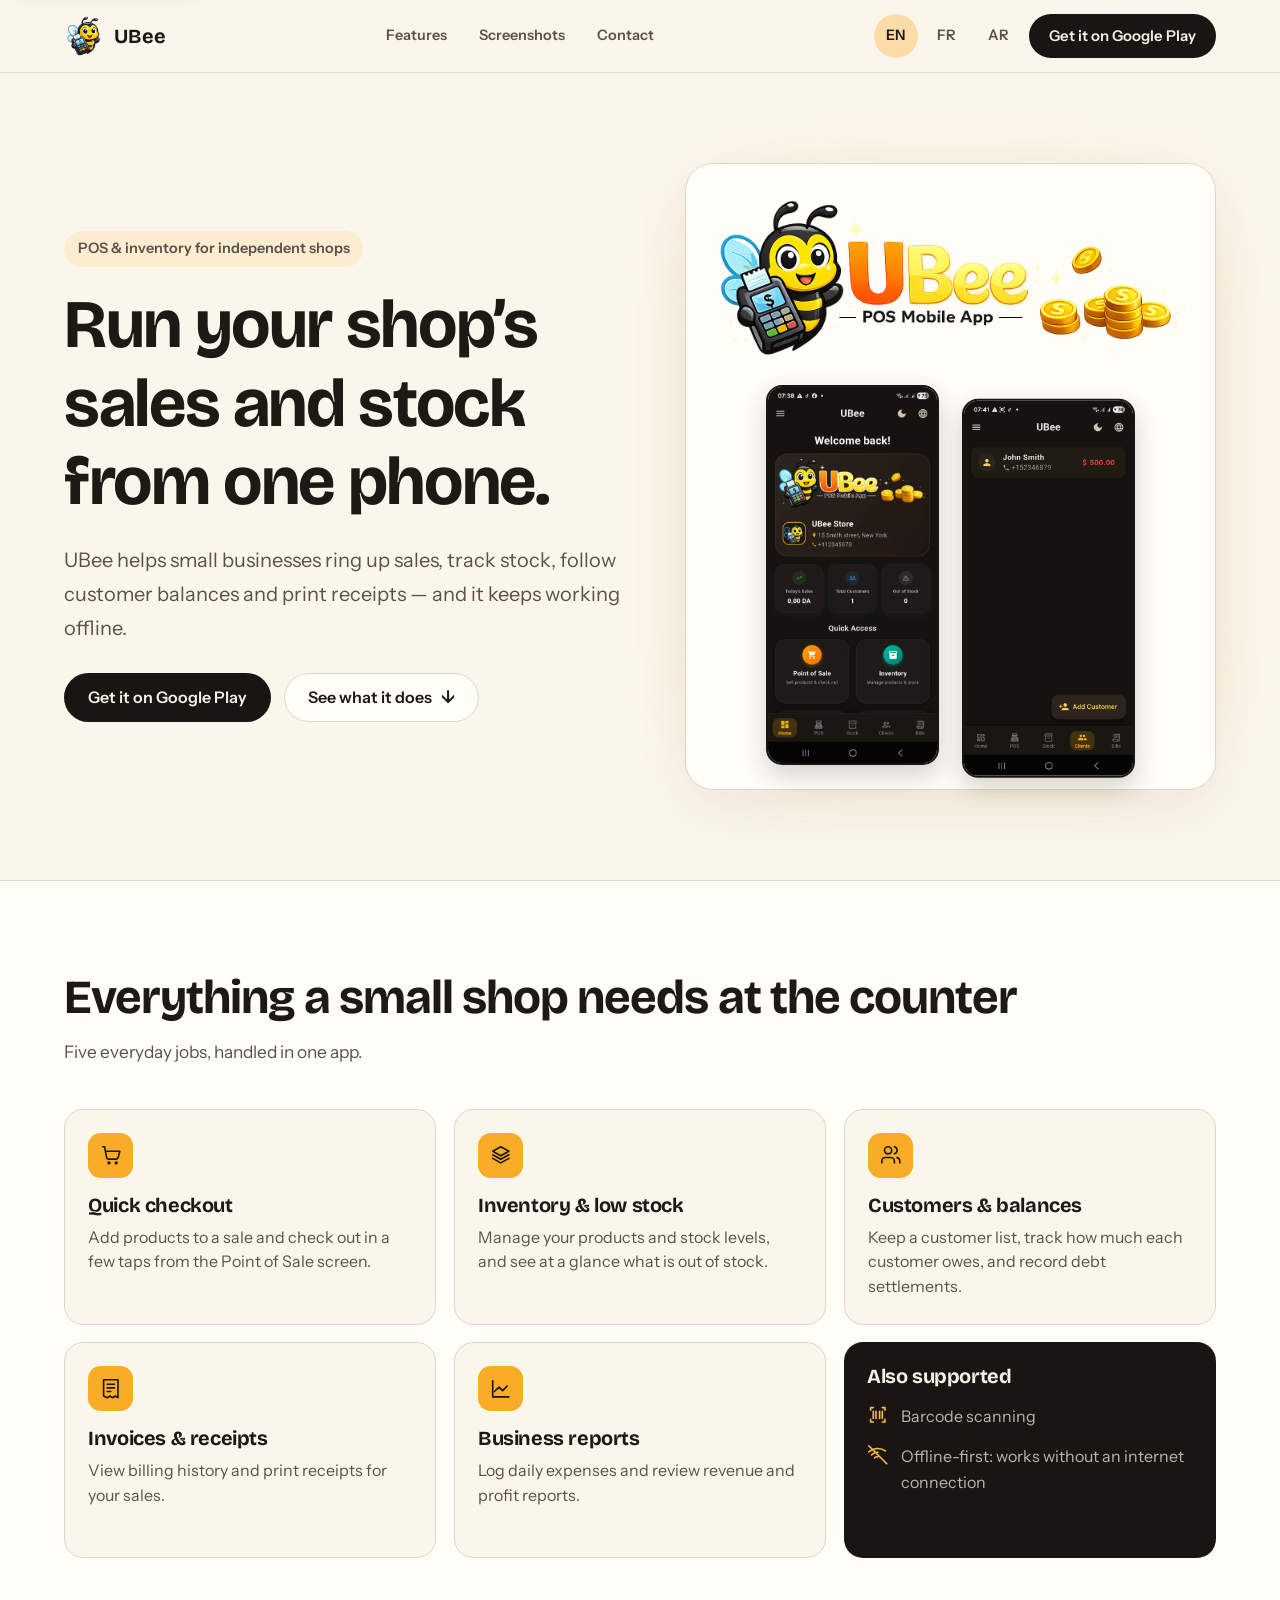
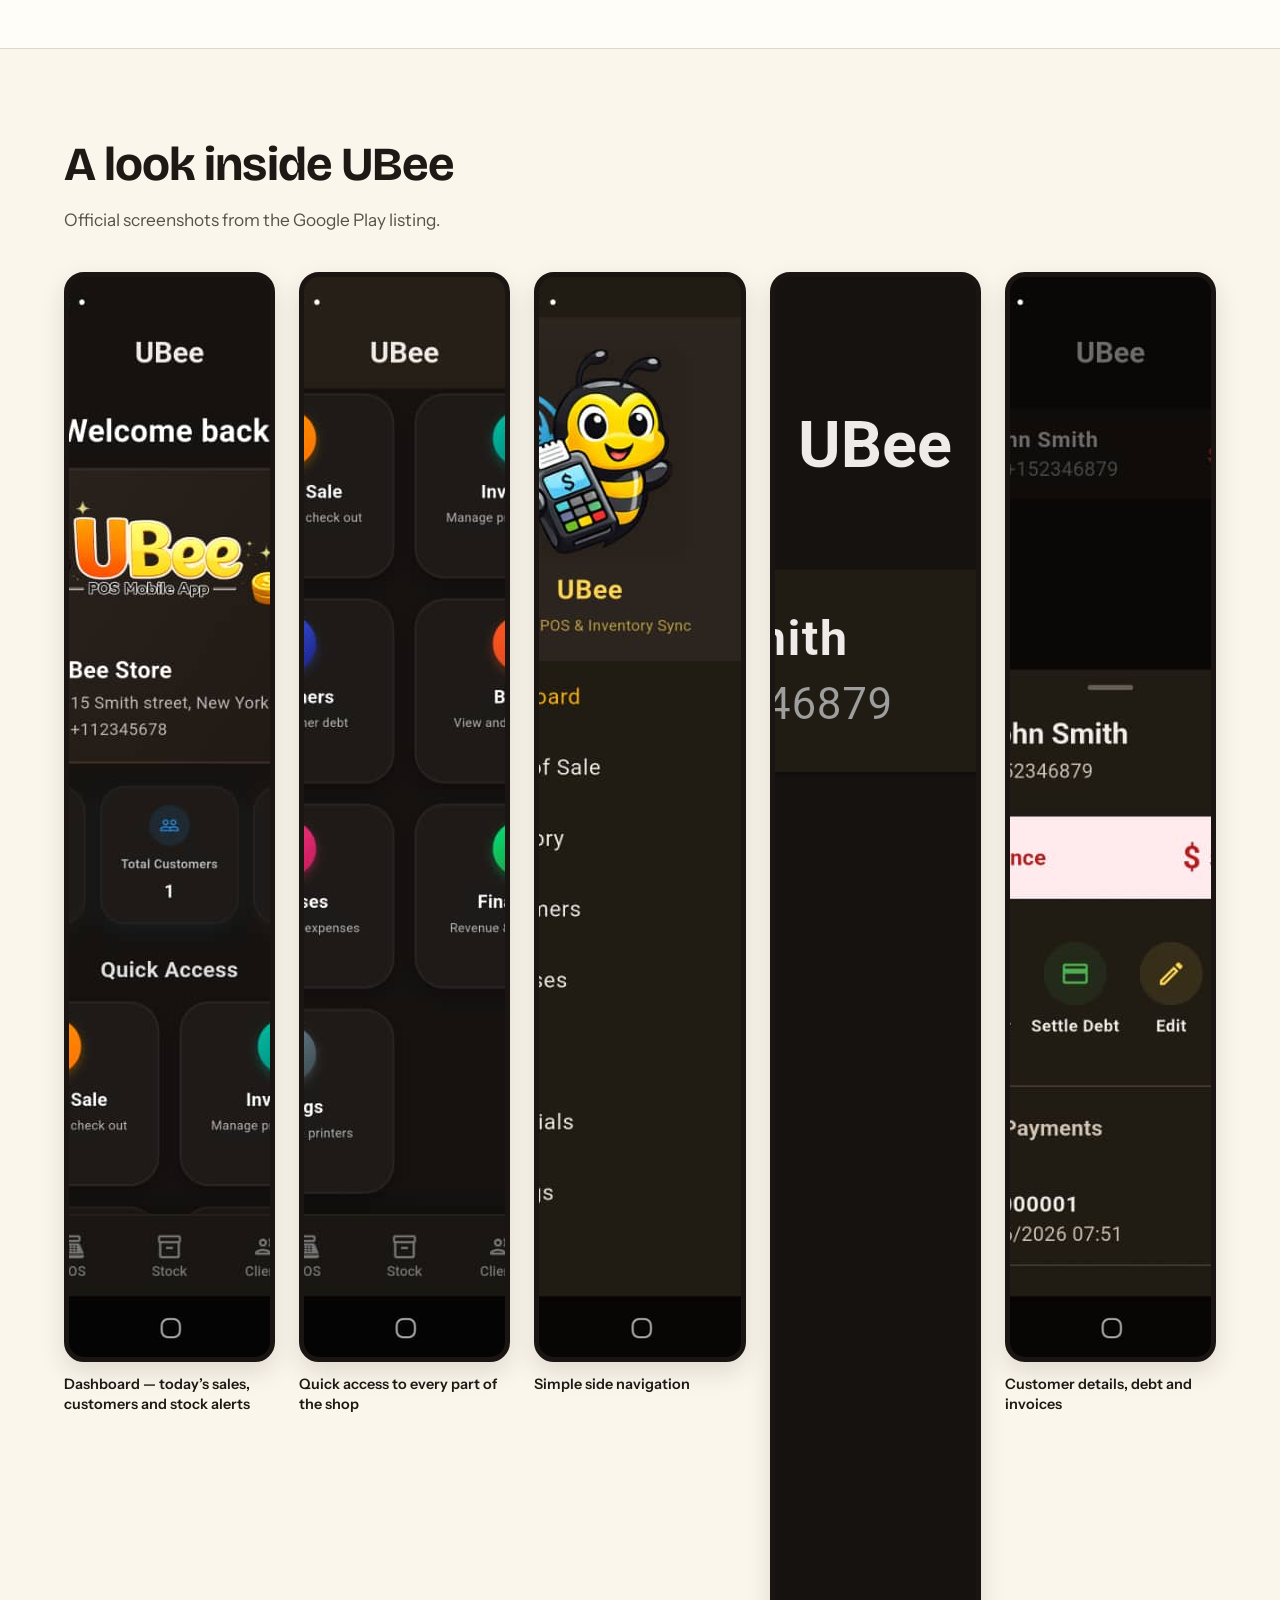
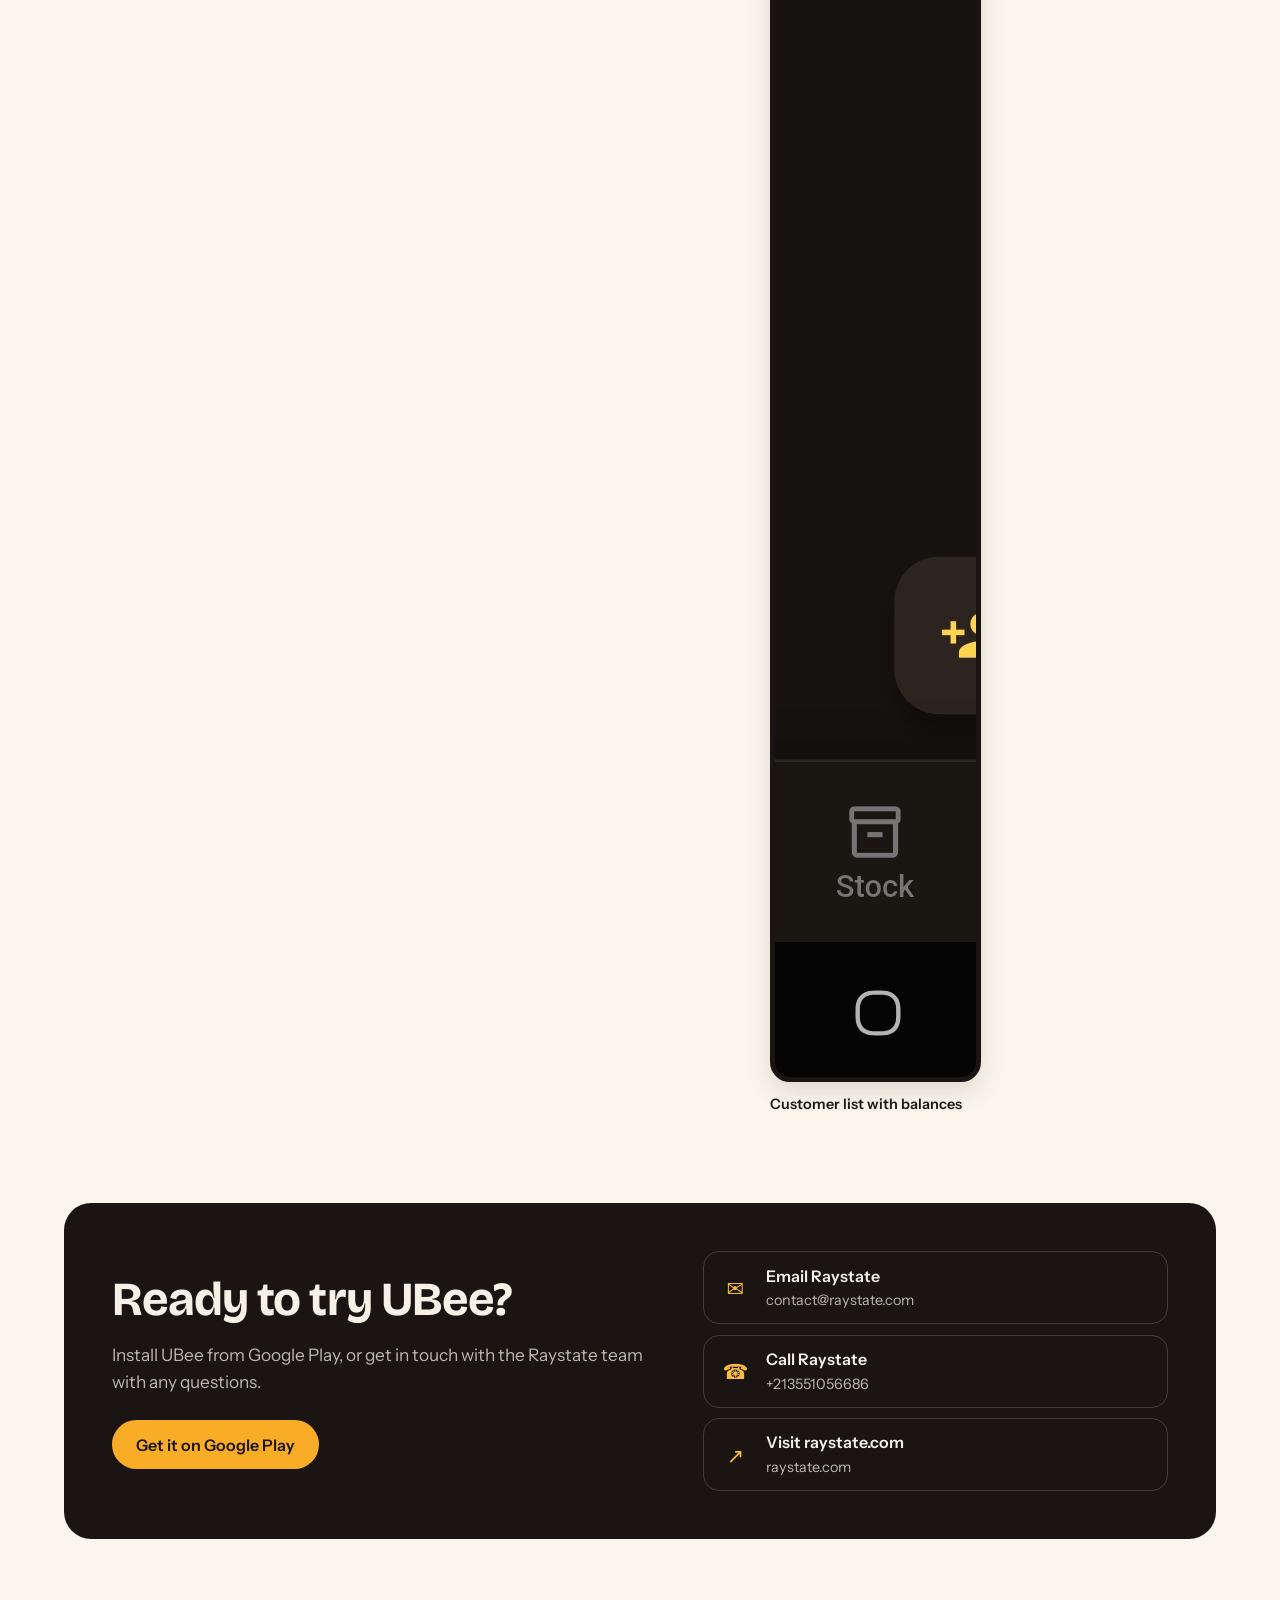
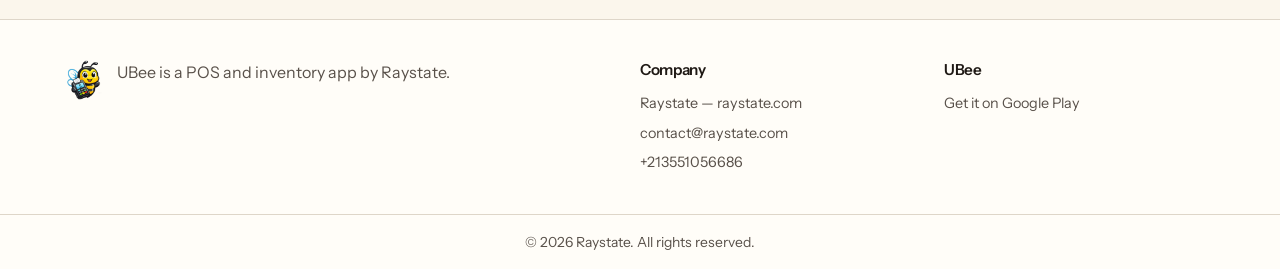
==== index.html @ cb1a5b60 "upgraded to static" ====
<!doctype html>
<html lang="en" dir="ltr" data-site-root="./">
<head>
  <meta charset="utf-8">
  <meta name="viewport" content="width=device-width, initial-scale=1">
  <meta name="theme-color" content="#fbf8f1">
  <title>UBee — Offline-first POS &amp; inventory app for small shops | Raystate</title>
  <meta name="description" content="UBee by Raystate helps independent shops ring up sales, track stock, follow customer balances, print receipts and view reports — even offline. Get it on Google Play.">
  <meta name="author" content="Raystate">
  <link rel="canonical" href="https://ubee.raystate.com/">
  <link rel="alternate" hreflang="en" href="https://ubee.raystate.com/">
  <link rel="alternate" hreflang="fr" href="https://ubee.raystate.com/fr/">
  <link rel="alternate" hreflang="ar" href="https://ubee.raystate.com/ar/">
  <link rel="alternate" hreflang="x-default" href="https://ubee.raystate.com/">
  <meta property="og:type" content="website">
  <meta property="og:site_name" content="UBee by Raystate">
  <meta property="og:title" content="UBee — Offline-first POS &amp; inventory app for small shops | Raystate">
  <meta property="og:description" content="UBee by Raystate helps independent shops ring up sales, track stock, follow customer balances, print receipts and view reports — even offline. Get it on Google Play.">
  <meta property="og:url" content="https://ubee.raystate.com/">
  <meta property="og:image" content="https://ubee.raystate.com/assets/ubee-pos-banner.png">
  <meta property="og:locale" content="en_US">
  <meta name="twitter:card" content="summary_large_image">
  <link rel="icon" href="./assets/ubee-app-icon.png" type="image/png">
  <link rel="preload" href="./assets/fonts/instrument-latin.woff2" as="font" type="font/woff2" crossorigin>
  <link rel="stylesheet" href="./assets/styles.css?v=1">
  <script src="./assets/script.js?v=1" defer></script>
</head>
<body>
  <a class="skip-link" href="#main">Skip to main content</a>
  <header class="site-header">
    <div class="header-inner">
      <a class="brand" href="./" aria-label="UBee by Raystate — home"><img src="./assets/ubee-app-icon.png" alt="" width="40" height="40"><span dir="ltr">UBee</span></a>
      <nav class="primary-nav" aria-label="Features"><a href="#features">Features</a><a href="#gallery">Screenshots</a><a href="#contact">Contact</a></nav>
      <div class="header-actions"><nav class="language-nav" aria-label="Language"><a href="./" hreflang="en" lang="en" aria-current="page">EN</a><a href="./fr/" hreflang="fr" lang="fr">FR</a><a href="./ar/" hreflang="ar" lang="ar">AR</a></nav><a class="button button-dark header-download" href="https://play.google.com/store/apps/details?id=com.raystate.ubee&hl=en" target="_blank" rel="noopener noreferrer" aria-label="Get UBee on Google Play (opens in a new tab)">Get it on Google Play</a></div>
      <details class="mobile-menu">
        <summary aria-label="Menu"><span>Menu</span><span class="menu-glyph" aria-hidden="true"><i></i><i></i></span></summary>
        <div class="mobile-panel">
          <nav class="mobile-links" aria-label="Features"><a href="#features">Features</a><a href="#gallery">Screenshots</a><a href="#contact">Contact</a></nav>
          <nav class="language-nav" aria-label="Language"><a href="./" hreflang="en" lang="en" aria-current="page">EN</a><a href="./fr/" hreflang="fr" lang="fr">FR</a><a href="./ar/" hreflang="ar" lang="ar">AR</a></nav>
          <a class="button button-dark" href="https://play.google.com/store/apps/details?id=com.raystate.ubee&hl=en" target="_blank" rel="noopener noreferrer" aria-label="Get UBee on Google Play (opens in a new tab)">Get it on Google Play</a>
        </div>
      </details>
    </div>
  </header>

  <main id="main">
    <section class="hero section-wrap">
      <div class="hero-copy">
        <p class="eyebrow">POS &amp; inventory for independent shops</p>
        <h1>Run your shop’s sales and stock from one phone.</h1>
        <p class="hero-description">UBee helps small businesses ring up sales, track stock, follow customer balances and print receipts — and it keeps working offline.</p>
        <div class="hero-actions">
          <a class="button button-dark button-large" href="https://play.google.com/store/apps/details?id=com.raystate.ubee&hl=en" target="_blank" rel="noopener noreferrer" aria-label="Get UBee on Google Play (opens in a new tab)">Get it on Google Play</a>
          <a class="button button-outline button-large" href="#features">See what it does<span aria-hidden="true">↓</span></a>
        </div>
      </div>
      <div class="hero-art">
        <div class="hero-card">
          <img class="hero-banner" src="./assets/ubee-pos-banner.png" alt="UBee POS Mobile App banner with the UBee bee mascot holding a card terminal" width="1198" height="444" fetchpriority="high">
          <div class="hero-phones">
            <img src="./assets/ubee-play-01.jpg" alt="UBee home dashboard showing today’s sales, total customers, out-of-stock count and quick access tiles" width="485" height="1080" fetchpriority="high">
            <img src="./assets/ubee-play-05.jpg" alt="UBee customers list showing a customer with an outstanding balance and an Add Customer button" width="1080" height="2400" loading="lazy">
          </div>
        </div>
      </div>
    </section>

    <section id="features" class="features-section section-wrap" aria-labelledby="features-title">
      <div class="section-heading"><h2 id="features-title">Everything a small shop needs at the counter</h2><p>Five everyday jobs, handled in one app.</p></div>
      <ul class="feature-grid"><li class="feature-card"><span class="icon-box"><svg class="feature-icon" aria-hidden="true" viewBox="0 0 24 24" fill="none" stroke="currentColor" stroke-width="1.8" stroke-linecap="round" stroke-linejoin="round"><path d="M3 3h2l2.4 12.2a2 2 0 0 0 2 1.6h8.8a2 2 0 0 0 1.9-1.4L22 8H6"/><circle cx="10" cy="21" r="1"/><circle cx="18" cy="21" r="1"/></svg></span><h3>Quick checkout</h3><p>Add products to a sale and check out in a few taps from the Point of Sale screen.</p></li>
<li class="feature-card"><span class="icon-box"><svg class="feature-icon" aria-hidden="true" viewBox="0 0 24 24" fill="none" stroke="currentColor" stroke-width="1.8" stroke-linecap="round" stroke-linejoin="round"><path d="m12 3 9 5-9 5-9-5 9-5Z"/><path d="m3 12 9 5 9-5M3 16l9 5 9-5"/></svg></span><h3>Inventory &amp; low stock</h3><p>Manage your products and stock levels, and see at a glance what is out of stock.</p></li>
<li class="feature-card"><span class="icon-box"><svg class="feature-icon" aria-hidden="true" viewBox="0 0 24 24" fill="none" stroke="currentColor" stroke-width="1.8" stroke-linecap="round" stroke-linejoin="round"><path d="M16 21v-2a4 4 0 0 0-4-4H6a4 4 0 0 0-4 4v2"/><circle cx="9" cy="7" r="4"/><path d="M22 21v-2a4 4 0 0 0-3-3.87M16 3.13a4 4 0 0 1 0 7.75"/></svg></span><h3>Customers &amp; balances</h3><p>Keep a customer list, track how much each customer owes, and record debt settlements.</p></li>
<li class="feature-card"><span class="icon-box"><svg class="feature-icon" aria-hidden="true" viewBox="0 0 24 24" fill="none" stroke="currentColor" stroke-width="1.8" stroke-linecap="round" stroke-linejoin="round"><path d="M4 2h16v20l-3-2-3 2-3-2-3 2-4-2V2Z"/><path d="M8 7h8M8 11h8M8 15h4"/></svg></span><h3>Invoices &amp; receipts</h3><p>View billing history and print receipts for your sales.</p></li>
<li class="feature-card"><span class="icon-box"><svg class="feature-icon" aria-hidden="true" viewBox="0 0 24 24" fill="none" stroke="currentColor" stroke-width="1.8" stroke-linecap="round" stroke-linejoin="round"><path d="M3 3v18h18"/><path d="m19 9-5 5-4-4-5 5"/></svg></span><h3>Business reports</h3><p>Log daily expenses and review revenue and profit reports.</p></li>
        <li class="capability-card"><h3>Also supported</h3><ul><li><svg class="feature-icon" aria-hidden="true" viewBox="0 0 24 24" fill="none" stroke="currentColor" stroke-width="1.8" stroke-linecap="round" stroke-linejoin="round"><path d="M4 7V4h3M20 7V4h-3M4 17v3h3M20 17v3h-3"/><path d="M7 8v8m3-8v8m4-8v8m3-8v8"/></svg><span>Barcode scanning</span></li><li><svg class="feature-icon" aria-hidden="true" viewBox="0 0 24 24" fill="none" stroke="currentColor" stroke-width="1.8" stroke-linecap="round" stroke-linejoin="round"><path d="M2 8.8a15 15 0 0 1 18.5-1.1M5 12a10 10 0 0 1 7-2.8M8.5 15.5a5 5 0 0 1 3.5-1.4M2 2l20 20"/></svg><span>Offline-first: works without an internet connection</span></li></ul></li>
      </ul>
    </section>

    <section id="gallery" class="gallery-section section-wrap" aria-labelledby="gallery-title">
      <div class="section-heading"><h2 id="gallery-title">A look inside UBee</h2><p>Official screenshots from the Google Play listing.</p></div>
      <ul class="gallery-grid"><li><figure><div class="phone-frame"><img src="./assets/ubee-play-01.jpg" alt="UBee home dashboard showing today’s sales, total customers, out-of-stock count and quick access tiles" loading="lazy" decoding="async" width="485" height="1080"></div><figcaption>Dashboard — today’s sales, customers and stock alerts</figcaption></figure></li>
<li><figure><div class="phone-frame"><img src="./assets/ubee-play-03.jpg" alt="UBee quick access grid with Point of Sale, Inventory, Customers, Billing, Expenses, Financials and Settings" loading="lazy" decoding="async" width="485" height="1080"></div><figcaption>Quick access to every part of the shop</figcaption></figure></li>
<li><figure><div class="phone-frame"><img src="./assets/ubee-play-04.jpg" alt="UBee side navigation menu listing Dashboard, Point of Sale, Inventory, Customers, Expenses, Billing, Financials and Settings" loading="lazy" decoding="async" width="485" height="1080"></div><figcaption>Simple side navigation</figcaption></figure></li>
<li><figure><div class="phone-frame"><img src="./assets/ubee-play-05.jpg" alt="UBee customers list showing a customer with an outstanding balance and an Add Customer button" loading="lazy" decoding="async" width="1080" height="2400"></div><figcaption>Customer list with balances</figcaption></figure></li>
<li><figure><div class="phone-frame"><img src="./assets/ubee-play-06.jpg" alt="UBee customer detail sheet with debt balance, call, settle debt, edit and delete actions, and invoice history" loading="lazy" decoding="async" width="485" height="1080"></div><figcaption>Customer details, debt and invoices</figcaption></figure></li></ul>
    </section>

    <section id="contact" class="contact-section section-wrap" aria-labelledby="contact-title">
      <div class="contact-card">
        <div class="contact-copy"><h2 id="contact-title">Ready to try UBee?</h2><p>Install UBee from Google Play, or get in touch with the Raystate team with any questions.</p><a class="button button-gold button-large" href="https://play.google.com/store/apps/details?id=com.raystate.ubee&hl=en" target="_blank" rel="noopener noreferrer" aria-label="Get UBee on Google Play (opens in a new tab)">Get it on Google Play</a></div>
        <ul class="contact-list">
          <li><a href="mailto:contact@raystate.com"><span class="contact-icon" aria-hidden="true">✉</span><span><strong>Email Raystate</strong><bdi>contact@raystate.com</bdi></span></a></li>
          <li><a href="tel:+213551056686"><span class="contact-icon" aria-hidden="true">☎</span><span><strong>Call Raystate</strong><bdi>+213551056686</bdi></span></a></li>
          <li><a href="https://raystate.com" target="_blank" rel="noopener noreferrer"><span class="contact-icon" aria-hidden="true">↗</span><span><strong>Visit raystate.com</strong><bdi>raystate.com</bdi></span></a></li>
        </ul>
      </div>
    </section>
  </main>

  <footer class="site-footer">
    <div class="footer-grid">
      <div class="footer-brand"><img src="./assets/ubee-app-icon.png" alt="" width="40" height="40" loading="lazy"><p>UBee is a POS and inventory app by Raystate.</p></div>
      <div><h2>Company</h2><ul><li><a href="https://raystate.com" target="_blank" rel="noopener noreferrer">Raystate — raystate.com</a></li><li><a href="mailto:contact@raystate.com" dir="ltr">contact@raystate.com</a></li><li><a href="tel:+213551056686" dir="ltr">+213551056686</a></li></ul></div>
      <div><h2>UBee</h2><ul><li><a href="https://play.google.com/store/apps/details?id=com.raystate.ubee&hl=en" target="_blank" rel="noopener noreferrer" aria-label="Get UBee on Google Play (opens in a new tab)">Get it on Google Play</a></li></ul></div>
    </div>
    <p class="copyright">© <span data-current-year>2026</span> Raystate. All rights reserved.</p>
  </footer>
</body>
</html>
---- assets/styles.css ----
@font-face {
  font-family: "Bricolage Grotesque";
  src: url("fonts/bricolage-latin.woff2") format("woff2");
  font-style: normal;
  font-weight: 600 700;
  font-display: swap;
  unicode-range: U+0000-00FF, U+0131, U+0152-0153, U+02BB-02BC, U+02C6, U+02DA, U+02DC, U+0304, U+0308, U+0329, U+2000-206F, U+20AC, U+2122, U+2191, U+2193, U+2212, U+2215, U+FEFF, U+FFFD;
}

@font-face {
  font-family: "Bricolage Grotesque";
  src: url("fonts/bricolage-latin-ext.woff2") format("woff2");
  font-style: normal;
  font-weight: 600 700;
  font-display: swap;
  unicode-range: U+0100-02BA, U+02BD-02C5, U+02C7-02CC, U+02CE-02D7, U+02DD-02FF, U+0304, U+0308, U+0329, U+1D00-1DBF, U+1E00-1E9F, U+1EF2-1EFF, U+2020, U+20A0-20AB, U+20AD-20C4, U+2113, U+2C60-2C7F, U+A720-A7FF;
}

@font-face {
  font-family: "Instrument Sans";
  src: url("fonts/instrument-latin.woff2") format("woff2");
  font-style: normal;
  font-weight: 400 600;
  font-display: swap;
  unicode-range: U+0000-00FF, U+0131, U+0152-0153, U+02BB-02BC, U+02C6, U+02DA, U+02DC, U+0304, U+0308, U+0329, U+2000-206F, U+20AC, U+2122, U+2191, U+2193, U+2212, U+2215, U+FEFF, U+FFFD;
}

@font-face {
  font-family: "Instrument Sans";
  src: url("fonts/instrument-latin-ext.woff2") format("woff2");
  font-style: normal;
  font-weight: 400 600;
  font-display: swap;
  unicode-range: U+0100-02BA, U+02BD-02C5, U+02C7-02CC, U+02CE-02D7, U+02DD-02FF, U+0304, U+0308, U+0329, U+1D00-1DBF, U+1E00-1E9F, U+1EF2-1EFF, U+2020, U+20A0-20AB, U+20AD-20C4, U+2113, U+2C60-2C7F, U+A720-A7FF;
}

@font-face {
  font-family: "IBM Plex Sans Arabic";
  src: url("fonts/ibm-plex-arabic-400.woff2") format("woff2");
  font-style: normal;
  font-weight: 400;
  font-display: swap;
  unicode-range: U+0600-06FF, U+0750-077F, U+0870-0891, U+0897-08E1, U+08E3-08FF, U+200C-200E, U+2010-2011, U+204F, U+2E41, U+FB50-FDFF, U+FE70-FE74, U+FE76-FEFC, U+102E0-102FB, U+10E60-10E7E, U+10EC2-10EC7, U+10EC9-10EEE, U+10EF0-10EFF, U+1EE00-1EE03, U+1EE05-1EE1F, U+1EE21-1EE22, U+1EE24, U+1EE27, U+1EE29-1EE32, U+1EE34-1EE37, U+1EE39, U+1EE3B, U+1EE42, U+1EE47, U+1EE49, U+1EE4B, U+1EE4D-1EE4F, U+1EE51-1EE52, U+1EE54, U+1EE57, U+1EE59, U+1EE5B, U+1EE5D, U+1EE5F, U+1EE61-1EE62, U+1EE64, U+1EE67-1EE6A, U+1EE6C-1EE72, U+1EE74-1EE77, U+1EE79-1EE7C, U+1EE7E, U+1EE80-1EE89, U+1EE8B-1EE9B, U+1EEA1-1EEA3, U+1EEA5-1EEA9, U+1EEAB-1EEBB, U+1EEF0-1EEF1;
}

@font-face {
  font-family: "IBM Plex Sans Arabic";
  src: url("fonts/ibm-plex-arabic-500.woff2") format("woff2");
  font-style: normal;
  font-weight: 500;
  font-display: swap;
  unicode-range: U+0600-06FF, U+0750-077F, U+0870-0891, U+0897-08E1, U+08E3-08FF, U+200C-200E, U+2010-2011, U+204F, U+2E41, U+FB50-FDFF, U+FE70-FE74, U+FE76-FEFC, U+102E0-102FB, U+10E60-10E7E, U+10EC2-10EC7, U+10EC9-10EEE, U+10EF0-10EFF, U+1EE00-1EE03, U+1EE05-1EE1F, U+1EE21-1EE22, U+1EE24, U+1EE27, U+1EE29-1EE32, U+1EE34-1EE37, U+1EE39, U+1EE3B, U+1EE42, U+1EE47, U+1EE49, U+1EE4B, U+1EE4D-1EE4F, U+1EE51-1EE52, U+1EE54, U+1EE57, U+1EE59, U+1EE5B, U+1EE5D, U+1EE5F, U+1EE61-1EE62, U+1EE64, U+1EE67-1EE6A, U+1EE6C-1EE72, U+1EE74-1EE77, U+1EE79-1EE7C, U+1EE7E, U+1EE80-1EE89, U+1EE8B-1EE9B, U+1EEA1-1EEA3, U+1EEA5-1EEA9, U+1EEAB-1EEBB, U+1EEF0-1EEF1;
}

@font-face {
  font-family: "IBM Plex Sans Arabic";
  src: url("fonts/ibm-plex-arabic-600.woff2") format("woff2");
  font-style: normal;
  font-weight: 600;
  font-display: swap;
  unicode-range: U+0600-06FF, U+0750-077F, U+0870-0891, U+0897-08E1, U+08E3-08FF, U+200C-200E, U+2010-2011, U+204F, U+2E41, U+FB50-FDFF, U+FE70-FE74, U+FE76-FEFC, U+102E0-102FB, U+10E60-10E7E, U+10EC2-10EC7, U+10EC9-10EEE, U+10EF0-10EFF, U+1EE00-1EE03, U+1EE05-1EE1F, U+1EE21-1EE22, U+1EE24, U+1EE27, U+1EE29-1EE32, U+1EE34-1EE37, U+1EE39, U+1EE3B, U+1EE42, U+1EE47, U+1EE49, U+1EE4B, U+1EE4D-1EE4F, U+1EE51-1EE52, U+1EE54, U+1EE57, U+1EE59, U+1EE5B, U+1EE5D, U+1EE5F, U+1EE61-1EE62, U+1EE64, U+1EE67-1EE6A, U+1EE6C-1EE72, U+1EE74-1EE77, U+1EE79-1EE7C, U+1EE7E, U+1EE80-1EE89, U+1EE8B-1EE9B, U+1EEA1-1EEA3, U+1EEA5-1EEA9, U+1EEAB-1EEBB, U+1EEF0-1EEF1;
}

@font-face {
  font-family: "IBM Plex Sans Arabic";
  src: url("fonts/ibm-plex-arabic-700.woff2") format("woff2");
  font-style: normal;
  font-weight: 700;
  font-display: swap;
  unicode-range: U+0600-06FF, U+0750-077F, U+0870-0891, U+0897-08E1, U+08E3-08FF, U+200C-200E, U+2010-2011, U+204F, U+2E41, U+FB50-FDFF, U+FE70-FE74, U+FE76-FEFC, U+102E0-102FB, U+10E60-10E7E, U+10EC2-10EC7, U+10EC9-10EEE, U+10EF0-10EFF, U+1EE00-1EE03, U+1EE05-1EE1F, U+1EE21-1EE22, U+1EE24, U+1EE27, U+1EE29-1EE32, U+1EE34-1EE37, U+1EE39, U+1EE3B, U+1EE42, U+1EE47, U+1EE49, U+1EE4B, U+1EE4D-1EE4F, U+1EE51-1EE52, U+1EE54, U+1EE57, U+1EE59, U+1EE5B, U+1EE5D, U+1EE5F, U+1EE61-1EE62, U+1EE64, U+1EE67-1EE6A, U+1EE6C-1EE72, U+1EE74-1EE77, U+1EE79-1EE7C, U+1EE7E, U+1EE80-1EE89, U+1EE8B-1EE9B, U+1EEA1-1EEA3, U+1EEA5-1EEA9, U+1EEAB-1EEBB, U+1EEF0-1EEF1;
}

:root {
  color-scheme: light;
  --background: oklch(0.975 0.014 85);
  --foreground: oklch(0.22 0.012 60);
  --card: oklch(0.993 0.006 85);
  --muted: oklch(0.44 0.015 60);
  --border: oklch(0.88 0.02 80);
  --primary: oklch(0.8 0.16 75);
  --primary-foreground: oklch(0.2 0.012 60);
  --ink: oklch(0.2 0.01 60);
  --ink-foreground: oklch(0.96 0.015 85);
  --ink-muted: oklch(0.78 0.015 80);
  --honey: oklch(0.83 0.15 80);
  --accent: oklch(0.45 0.13 250);
  --display: "Bricolage Grotesque", "IBM Plex Sans Arabic", system-ui, sans-serif;
  --sans: "Instrument Sans", "IBM Plex Sans Arabic", system-ui, sans-serif;
}

* { box-sizing: border-box; }
html { scroll-behavior: smooth; scroll-padding-top: 5.5rem; }
body {
  margin: 0;
  background: var(--background);
  color: var(--foreground);
  font-family: var(--sans);
  font-size: 1rem;
  line-height: 1.6;
  overflow-x: hidden;
}
img { max-width: 100%; }
a { color: inherit; text-decoration: none; }
a:focus-visible, button:focus-visible, summary:focus-visible {
  outline: 3px solid var(--accent);
  outline-offset: 3px;
}
h1, h2, h3, p, figure { margin-top: 0; }
h1, h2, h3 { font-family: var(--display); letter-spacing: -0.02em; line-height: 1.15; }
h1 { max-width: 13ch; margin-bottom: 0; font-size: clamp(2.65rem, 5.4vw, 4.25rem); }
h2 { margin-bottom: 0; font-size: clamp(2rem, 3.7vw, 3rem); }
h3 { margin-bottom: 0; font-size: 1.25rem; }
button, select { font: inherit; }
.skip-link {
  position: fixed; inset-block-start: 0.75rem; inset-inline-start: 0.75rem; z-index: 100;
  padding: 0.7rem 1rem; transform: translateY(-160%); border-radius: 0.65rem;
  background: var(--card); box-shadow: 0 5px 24px #20190f33;
}
.skip-link:focus { transform: translateY(0); }
.section-wrap { width: min(100% - 2rem, 72rem); margin-inline: auto; }
.site-header {
  position: sticky; inset-block-start: 0; z-index: 30;
  border-bottom: 1px solid color-mix(in oklch, var(--border) 80%, transparent);
  background: color-mix(in oklch, var(--background) 92%, transparent);
  backdrop-filter: blur(14px);
}
.header-inner {
  width: min(100% - 2rem, 72rem); min-height: 4.5rem; margin-inline: auto;
  display: flex; align-items: center; justify-content: space-between; gap: 1rem;
}
.brand { display: inline-flex; align-items: center; gap: 0.6rem; flex: 0 0 auto; font: 700 1.25rem var(--display); }
.brand img, .footer-brand img { width: 2.5rem; height: 2.5rem; border-radius: 0.75rem; }
.primary-nav, .header-actions, .language-nav { display: flex; align-items: center; gap: 0.4rem; }
.primary-nav a, .language-nav a {
  display: inline-flex; min-height: 2.75rem; align-items: center; justify-content: center;
  padding: 0.45rem 0.8rem; border-radius: 99px; color: var(--muted); font-size: 0.9rem; font-weight: 600;
  transition: background-color 160ms ease, color 160ms ease;
}
.primary-nav a:hover, .language-nav a:hover { background: color-mix(in oklch, var(--primary) 22%, transparent); color: var(--foreground); }
.language-nav a[aria-current="page"] { background: color-mix(in oklch, var(--primary) 35%, transparent); color: var(--foreground); }
.button {
  display: inline-flex; min-height: 2.75rem; align-items: center; justify-content: center; gap: 0.55rem;
  padding: 0.7rem 1.2rem; border: 1px solid transparent; border-radius: 99px;
  text-align: center; font-size: 0.93rem; font-weight: 700; line-height: 1.25;
  transition: transform 160ms ease, box-shadow 160ms ease, background-color 160ms ease;
}
.button:hover { transform: translateY(-2px); box-shadow: 0 7px 20px #291e1030; }
.button-dark { background: var(--ink); color: var(--ink-foreground); }
.button-outline { border-color: var(--border); background: var(--card); }
.button-outline:hover { background: color-mix(in oklch, var(--primary) 15%, var(--card)); }
.button-gold { background: var(--primary); color: var(--primary-foreground); }
.button-large { min-height: 3.1rem; padding-inline: 1.45rem; font-size: 1rem; }
.mobile-menu { display: none; }
.hero {
  min-height: 37rem; padding-block: clamp(3.5rem, 7vw, 6rem);
  display: grid; grid-template-columns: 1.05fr 1fr; align-items: center; gap: clamp(2rem, 5vw, 4.5rem);
}
.hero-copy { min-width: 0; }
.eyebrow {
  display: inline-flex; margin-bottom: 1.2rem; padding: 0.42rem 0.85rem; border-radius: 99px;
  background: color-mix(in oklch, var(--primary) 22%, var(--card)); color: var(--muted);
  font-size: 0.9rem; font-weight: 600;
}
.hero-description { max-width: 38rem; margin-block: 1.35rem 0; color: var(--muted); font-size: clamp(1.08rem, 1.8vw, 1.25rem); line-height: 1.7; }
.hero-actions { display: flex; flex-wrap: wrap; gap: 0.8rem; margin-top: 1.75rem; }
.hero-actions .button-outline span { font-size: 1.1em; }
.hero-art { position: relative; min-width: 0; }
.hero-art::before {
  position: absolute; z-index: -1; inset: 9% 8%; border-radius: 3rem;
  background: color-mix(in oklch, var(--honey) 34%, transparent); content: ""; filter: blur(3.5rem);
}
.hero-card { padding: clamp(1rem, 2.6vw, 1.5rem); border: 1px solid var(--border); border-radius: 1.75rem; background: var(--card); box-shadow: 0 18px 55px #291e1010; }
.hero-banner { display: block; width: 100%; height: auto; }
.hero-phones { display: flex; align-items: flex-end; justify-content: center; gap: clamp(0.7rem, 2vw, 1.4rem); margin-top: 1.2rem; }
.hero-phones img { width: 36%; max-width: 11rem; height: auto; border: 2px solid var(--ink); border-radius: 1rem; box-shadow: 0 10px 25px #20190f30; }
.hero-phones img + img { transform: translateY(0.8rem); }
.features-section { width: 100%; padding-block: clamp(4rem, 7vw, 6rem); border-block: 1px solid var(--border); background: var(--card); }
.features-section > *, .gallery-section > * { width: min(100% - 2rem, 72rem); margin-inline: auto; }
.section-heading { max-width: 72rem; }
.section-heading > p { margin-block: 0.8rem 0; color: var(--muted); font-size: 1.08rem; }
.feature-grid {
  display: grid; grid-template-columns: repeat(3, minmax(0, 1fr)); gap: 1.1rem;
  margin-block: 2.7rem 0; padding: 0; list-style: none;
}
.feature-card { min-height: 13.5rem; padding: 1.45rem; border: 1px solid var(--border); border-radius: 1.2rem; background: var(--background); }
.icon-box { display: inline-grid; width: 2.8rem; height: 2.8rem; place-items: center; border-radius: 0.8rem; background: var(--primary); color: var(--primary-foreground); }
.feature-icon { width: 1.35rem; height: 1.35rem; flex: 0 0 auto; }
.feature-card h3 { margin-top: 1rem; }
.feature-card p { margin-block: 0.5rem 0; color: var(--muted); line-height: 1.55; }
.capability-card { padding: 1.45rem; border-radius: 1.2rem; background: var(--ink); color: var(--ink-foreground); }
.capability-card ul { display: grid; gap: 0.9rem; margin: 1rem 0 0; padding: 0; list-style: none; }
.capability-card li { display: flex; align-items: flex-start; gap: 0.75rem; color: var(--ink-muted); }
.capability-card .feature-icon { color: var(--honey); }
.gallery-section { width: 100%; padding-block: clamp(4rem, 7vw, 6rem); }
.gallery-grid { display: grid; grid-template-columns: repeat(2, minmax(0, 1fr)); gap: 1.3rem; margin-block: 2.4rem 0; padding: 0; list-style: none; }
.gallery-grid figure { margin: 0; }
.phone-frame { overflow: hidden; border: 5px solid var(--ink); border-radius: 1.25rem; background: var(--ink); box-shadow: 0 10px 24px #20190f20; }
.phone-frame img { display: block; width: 100%; aspect-ratio: 485 / 1080; object-fit: cover; object-position: top; }
.gallery-grid figcaption { margin-top: 0.75rem; font-size: 0.9rem; font-weight: 600; line-height: 1.4; }
.contact-section { padding-block: 0 5rem; }
.contact-card {
  display: grid; grid-template-columns: 1.2fr 1fr; align-items: center; gap: 2rem;
  padding: clamp(1.5rem, 4vw, 3rem); border-radius: 1.7rem; background: var(--ink); color: var(--ink-foreground);
}
.contact-copy p { max-width: 34rem; margin-block: 0.8rem 0; color: var(--ink-muted); font-size: 1.08rem; }
.contact-copy .button { margin-top: 1.5rem; }
.contact-list, .site-footer ul { display: grid; gap: 0.65rem; margin: 0; padding: 0; list-style: none; }
.contact-list a {
  display: flex; min-height: 3.7rem; align-items: center; gap: 0.9rem; padding: 0.7rem 1rem;
  border: 1px solid color-mix(in oklch, var(--ink-foreground) 18%, transparent); border-radius: 1rem;
  transition: background-color 160ms ease;
}
.contact-list a:hover { background: color-mix(in oklch, var(--ink-foreground) 9%, transparent); }
.contact-list strong, .contact-list bdi { display: block; }
.contact-list bdi { color: var(--ink-muted); font-size: 0.9rem; }
.contact-icon { display: inline-grid; width: 2rem; height: 2rem; flex: 0 0 auto; place-items: center; color: var(--honey); font-size: 1.3rem; }
.site-footer { border-top: 1px solid var(--border); background: var(--card); }
.footer-grid { display: grid; grid-template-columns: 2fr 1fr 1fr; gap: 2rem; width: min(100% - 2rem, 72rem); margin-inline: auto; padding-block: 2.5rem; }
.footer-brand { display: flex; align-items: flex-start; gap: 0.8rem; }
.footer-brand p { margin: 0; color: var(--muted); }
.site-footer h2 { margin: 0; font: 700 0.95rem var(--sans); }
.site-footer ul { gap: 0.4rem; margin-top: 0.8rem; color: var(--muted); font-size: 0.9rem; }
.site-footer a:hover { color: var(--foreground); text-decoration: underline; text-underline-offset: 0.18em; }
.copyright { margin: 0; padding: 1rem; border-top: 1px solid var(--border); color: var(--muted); text-align: center; font-size: 0.87rem; }
.not-found { min-height: 100vh; display: flex; flex-direction: column; align-items: flex-start; justify-content: center; gap: 1.2rem; padding-block: 3rem; }
.not-found .eyebrow, .not-found h1, .not-found p { margin-bottom: 0; }

html[dir="rtl"] h1, html[dir="rtl"] h2, html[dir="rtl"] h3 { letter-spacing: 0; line-height: 1.35; }
html[dir="rtl"] body { font-size: 1.03rem; }
html[dir="rtl"] .hero-actions, html[dir="rtl"] .contact-list a { direction: rtl; }
html[dir="rtl"] .brand span, bdi, .copyright { unicode-bidi: isolate; }

@media (min-width: 700px) {
  .gallery-grid { grid-template-columns: repeat(3, minmax(0, 1fr)); gap: 1.5rem; }
}
@media (min-width: 1080px) {
  .gallery-grid { grid-template-columns: repeat(5, minmax(0, 1fr)); }
}
@media (max-width: 850px) {
  .primary-nav, .header-actions { display: none; }
  .mobile-menu { position: relative; display: block; }
  .mobile-menu > summary {
    display: flex; min-height: 2.75rem; align-items: center; gap: 0.6rem; padding: 0.5rem 0.85rem;
    border: 1px solid var(--border); border-radius: 99px; background: var(--card); cursor: pointer;
    font-size: 0.9rem; font-weight: 600; list-style: none;
  }
  .mobile-menu > summary::-webkit-details-marker { display: none; }
  .menu-glyph { display: grid; gap: 4px; }
  .menu-glyph i { display: block; width: 1rem; height: 2px; border-radius: 2px; background: currentColor; }
  .mobile-panel {
    position: absolute; inset-block-start: calc(100% + 0.6rem); inset-inline-end: 0; z-index: 40;
    display: grid; width: min(22rem, calc(100vw - 2rem)); gap: 1rem; padding: 1rem;
    border: 1px solid var(--border); border-radius: 1rem; background: var(--card); box-shadow: 0 16px 45px #20190f24;
  }
  .mobile-links { display: grid; }
  .mobile-links a { min-height: 2.8rem; display: flex; align-items: center; padding-inline: 0.6rem; border-radius: 0.6rem; }
  .mobile-links a:hover { background: color-mix(in oklch, var(--primary) 17%, var(--card)); }
  .hero { grid-template-columns: 1fr; gap: 2.8rem; }
  .hero-copy { max-width: 48rem; }
  .hero-art { width: min(100%, 43rem); margin-inline: auto; }
}
@media (max-width: 640px) {
  .section-wrap, .header-inner, .features-section > *, .gallery-section > *, .footer-grid { width: min(100% - 1.25rem, 72rem); }
  .header-inner { min-height: 4.15rem; }
  .brand { font-size: 1.15rem; }
  .brand img { width: 2.25rem; height: 2.25rem; }
  .hero { min-height: 0; padding-block: 3rem 4rem; }
  h1 { font-size: clamp(2.4rem, 11vw, 3.3rem); }
  .hero-description { font-size: 1.04rem; }
  .hero-actions { align-items: stretch; }
  .hero-actions .button { flex: 1 1 100%; }
  .hero-card { padding: 0.8rem; border-radius: 1.2rem; }
  .hero-phones img { width: 38%; }
  .feature-grid { grid-template-columns: 1fr; margin-top: 1.8rem; }
  .feature-card { min-height: 0; }
  .gallery-grid { gap: 0.9rem; margin-top: 1.8rem; }
  .phone-frame { border-width: 3px; border-radius: 0.9rem; }
  .gallery-grid figcaption { font-size: 0.82rem; }
  .contact-card { grid-template-columns: 1fr; gap: 1.6rem; }
  .footer-grid { grid-template-columns: 1fr 1fr; gap: 1.4rem; }
  .footer-brand { grid-column: 1 / -1; }
}
@media (max-width: 360px) {
  .mobile-menu > summary { padding-inline: 0.65rem; }
  .gallery-grid { grid-template-columns: 1fr; }
  .phone-frame { width: min(78%, 17rem); margin-inline: auto; }
  .gallery-grid figcaption { text-align: center; }
  .footer-grid { grid-template-columns: 1fr; }
  .footer-brand { grid-column: auto; }
}
@media (prefers-reduced-motion: reduce) {
  html { scroll-behavior: auto; }
  *, *::before, *::after { scroll-behavior: auto !important; transition-duration: 0.01ms !important; animation-duration: 0.01ms !important; animation-iteration-count: 1 !important; }
}
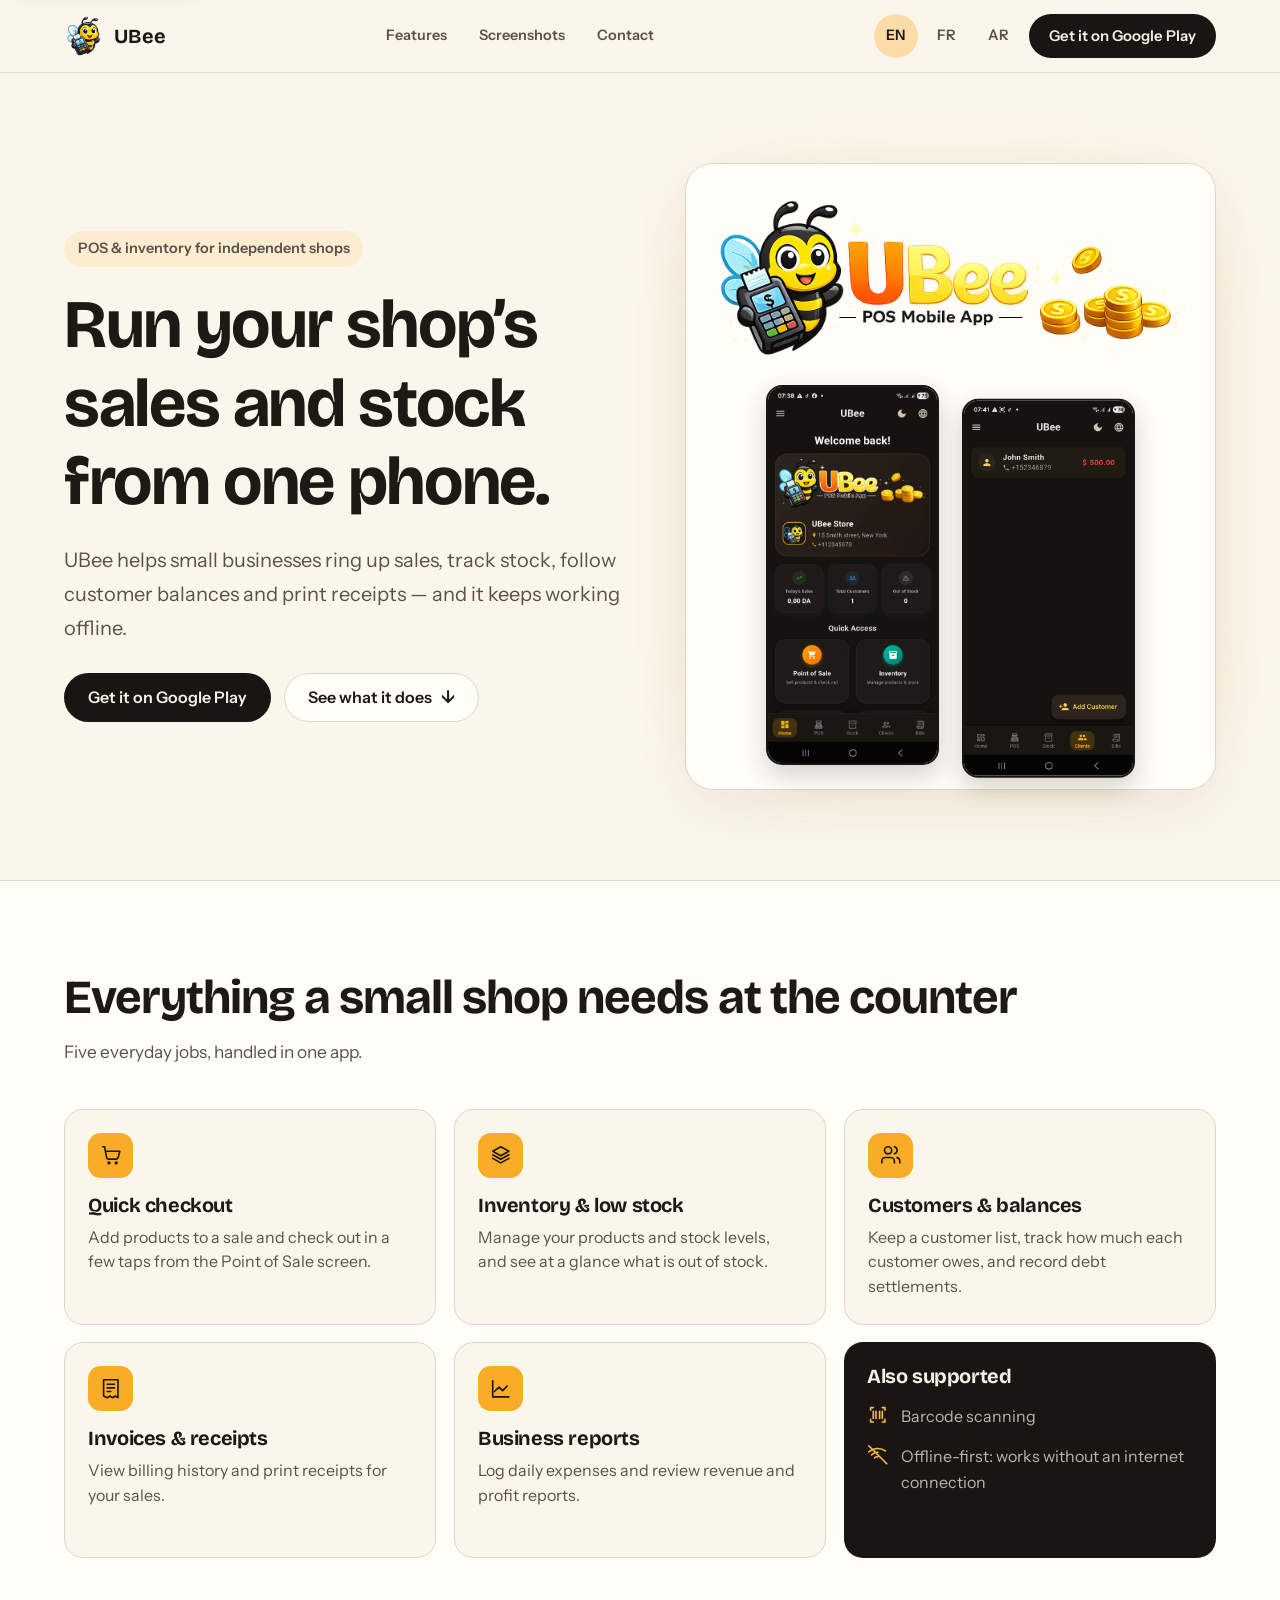
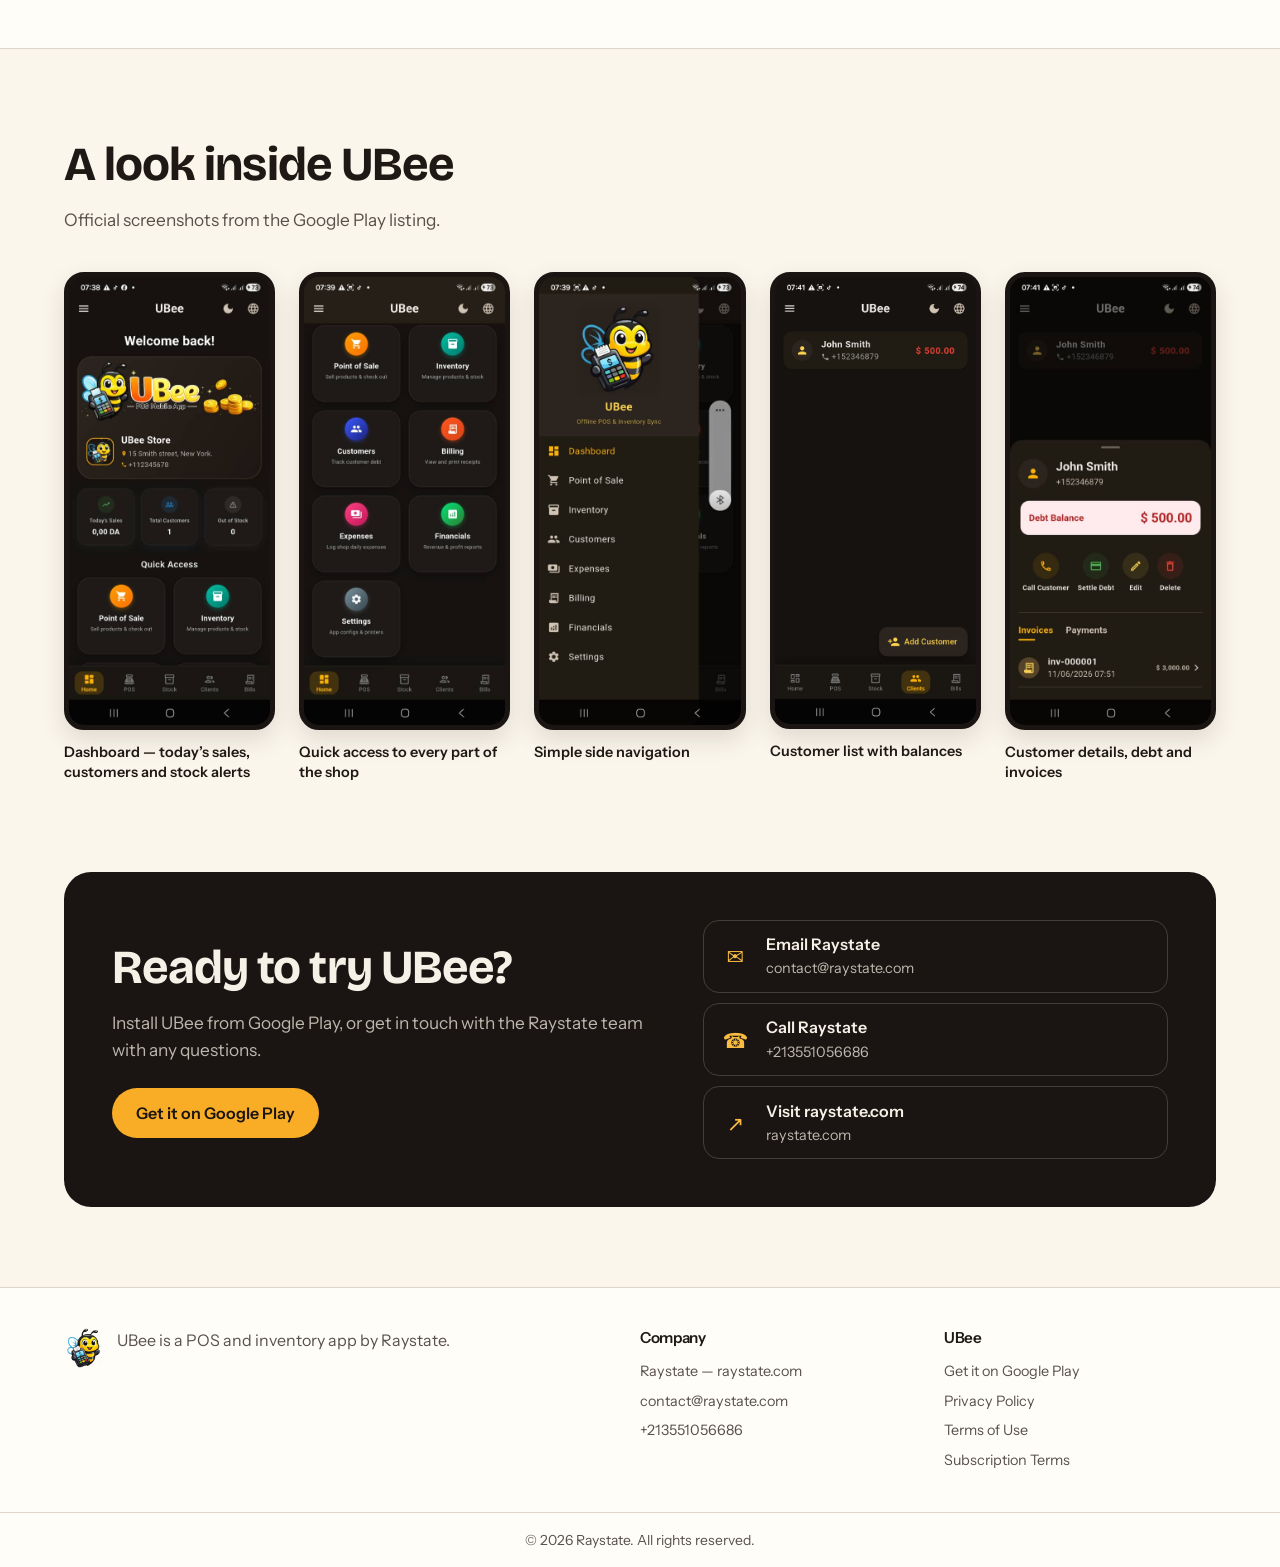
==== commit c30c278b: "upgraded to static" ====
--- a/index.html
+++ b/index.html
@@ -101,7 +101,7 @@
     <div class="footer-grid">
       <div class="footer-brand"><img src="./assets/ubee-app-icon.png" alt="" width="40" height="40" loading="lazy"><p>UBee is a POS and inventory app by Raystate.</p></div>
       <div><h2>Company</h2><ul><li><a href="https://raystate.com" target="_blank" rel="noopener noreferrer">Raystate — raystate.com</a></li><li><a href="mailto:contact@raystate.com" dir="ltr">contact@raystate.com</a></li><li><a href="tel:+213551056686" dir="ltr">+213551056686</a></li></ul></div>
-      <div><h2>UBee</h2><ul><li><a href="https://play.google.com/store/apps/details?id=com.raystate.ubee&hl=en" target="_blank" rel="noopener noreferrer" aria-label="Get UBee on Google Play (opens in a new tab)">Get it on Google Play</a></li></ul></div>
+      <div><h2>UBee</h2><ul><li><a href="https://play.google.com/store/apps/details?id=com.raystate.ubee&hl=en" target="_blank" rel="noopener noreferrer" aria-label="Get UBee on Google Play (opens in a new tab)">Get it on Google Play</a></li><li><a href="legal/en/privacy-policy/">Privacy Policy</a></li><li><a href="legal/en/terms-of-use/">Terms of Use</a></li><li><a href="legal/en/subscription-terms/">Subscription Terms</a></li></ul></div>
     </div>
     <p class="copyright">© <span data-current-year>2026</span> Raystate. All rights reserved.</p>
   </footer>
--- a/assets/styles.css
+++ b/assets/styles.css
@@ -195,7 +195,7 @@
 .gallery-grid { display: grid; grid-template-columns: repeat(2, minmax(0, 1fr)); gap: 1.3rem; margin-block: 2.4rem 0; padding: 0; list-style: none; }
 .gallery-grid figure { margin: 0; }
 .phone-frame { overflow: hidden; border: 5px solid var(--ink); border-radius: 1.25rem; background: var(--ink); box-shadow: 0 10px 24px #20190f20; }
-.phone-frame img { display: block; width: 100%; aspect-ratio: 485 / 1080; object-fit: cover; object-position: top; }
+.phone-frame img { display: block; width: 100%; height: auto; object-fit: contain; }
 .gallery-grid figcaption { margin-top: 0.75rem; font-size: 0.9rem; font-weight: 600; line-height: 1.4; }
 .contact-section { padding-block: 0 5rem; }
 .contact-card {
@@ -221,6 +221,24 @@
 .site-footer h2 { margin: 0; font: 700 0.95rem var(--sans); }
 .site-footer ul { gap: 0.4rem; margin-top: 0.8rem; color: var(--muted); font-size: 0.9rem; }
 .site-footer a:hover { color: var(--foreground); text-decoration: underline; text-underline-offset: 0.18em; }
+.legal-page { min-height: 65vh; padding-block: clamp(3rem, 7vw, 6rem); }
+.legal-wrap { width: min(100% - 2rem, 52rem); margin-inline: auto; }
+.legal-eyebrow { color: var(--accent); font-weight: 700; letter-spacing: 0.08em; text-transform: uppercase; }
+.legal-wrap h1 { max-width: 18ch; margin: 0.5rem 0 0.75rem; font-size: clamp(2.25rem, 6vw, 4rem); line-height: 1.05; }
+.legal-updated { color: var(--muted); margin-bottom: 2rem; }
+.legal-nav { display: flex; flex-wrap: wrap; gap: 0.6rem 1rem; margin-block: 1.5rem 2rem; }
+.legal-nav a { color: var(--accent); font-weight: 600; padding-block: 0.6rem; }
+.legal-nav a[aria-current="page"] { text-decoration: underline; text-decoration-thickness: 0.15em; text-underline-offset: 0.25em; }
+.legal-wrap { overflow-wrap: anywhere; }
+.legal-locale a { display: inline-block; padding: 0.6rem; }
+.legal-content { padding: clamp(1.25rem, 4vw, 2.5rem); border: 1px solid var(--border); border-radius: 1.25rem; background: var(--card); }
+.legal-content h2 { margin: 2rem 0 0.65rem; font-size: 1.35rem; }
+.legal-content h2:first-child { margin-top: 0; }
+.legal-content p, .legal-content li { color: var(--muted); line-height: 1.75; }
+.legal-content a { color: var(--accent); text-underline-offset: 0.2em; }
+.legal-content ul { padding-inline-start: 1.35rem; }
+.legal-locale { margin-block: 1.5rem; }
+[dir="rtl"] .legal-wrap h1 { max-width: 22ch; }
 .copyright { margin: 0; padding: 1rem; border-top: 1px solid var(--border); color: var(--muted); text-align: center; font-size: 0.87rem; }
 .not-found { min-height: 100vh; display: flex; flex-direction: column; align-items: flex-start; justify-content: center; gap: 1.2rem; padding-block: 3rem; }
 .not-found .eyebrow, .not-found h1, .not-found p { margin-bottom: 0; }
